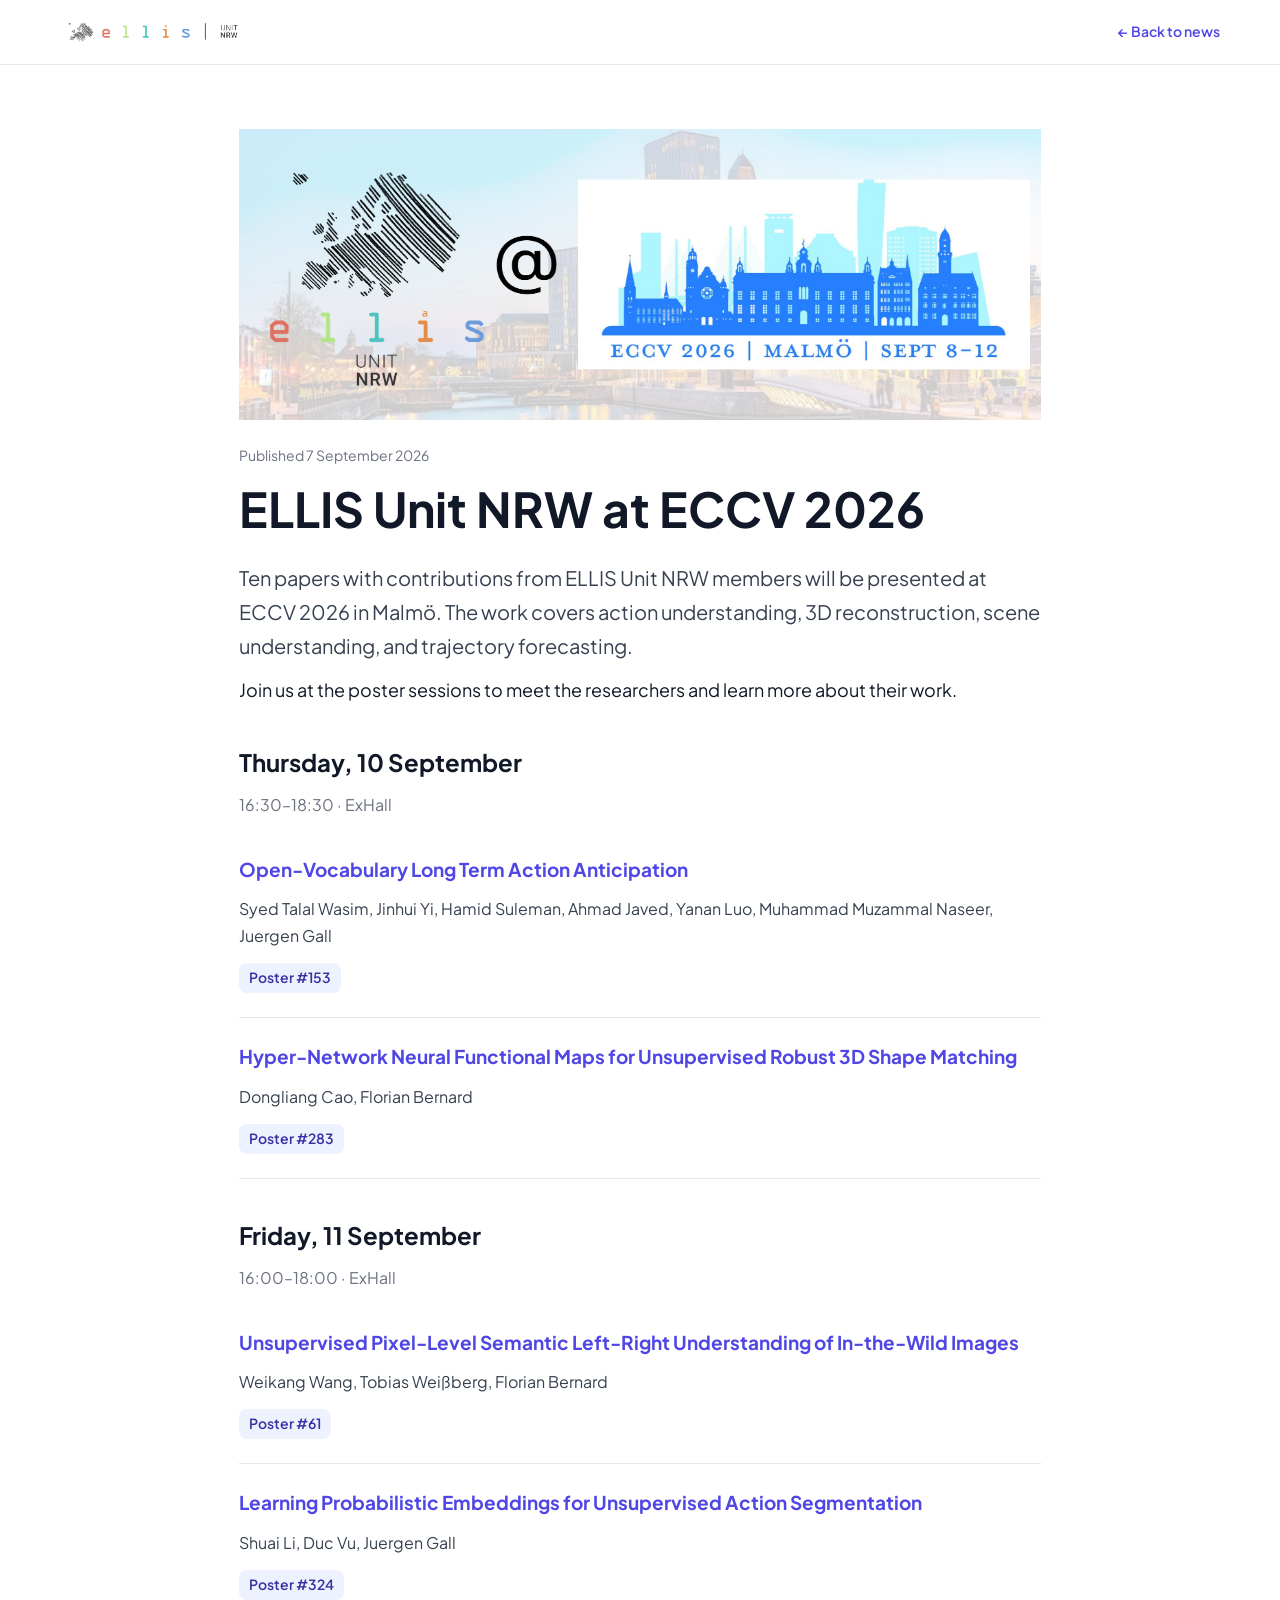
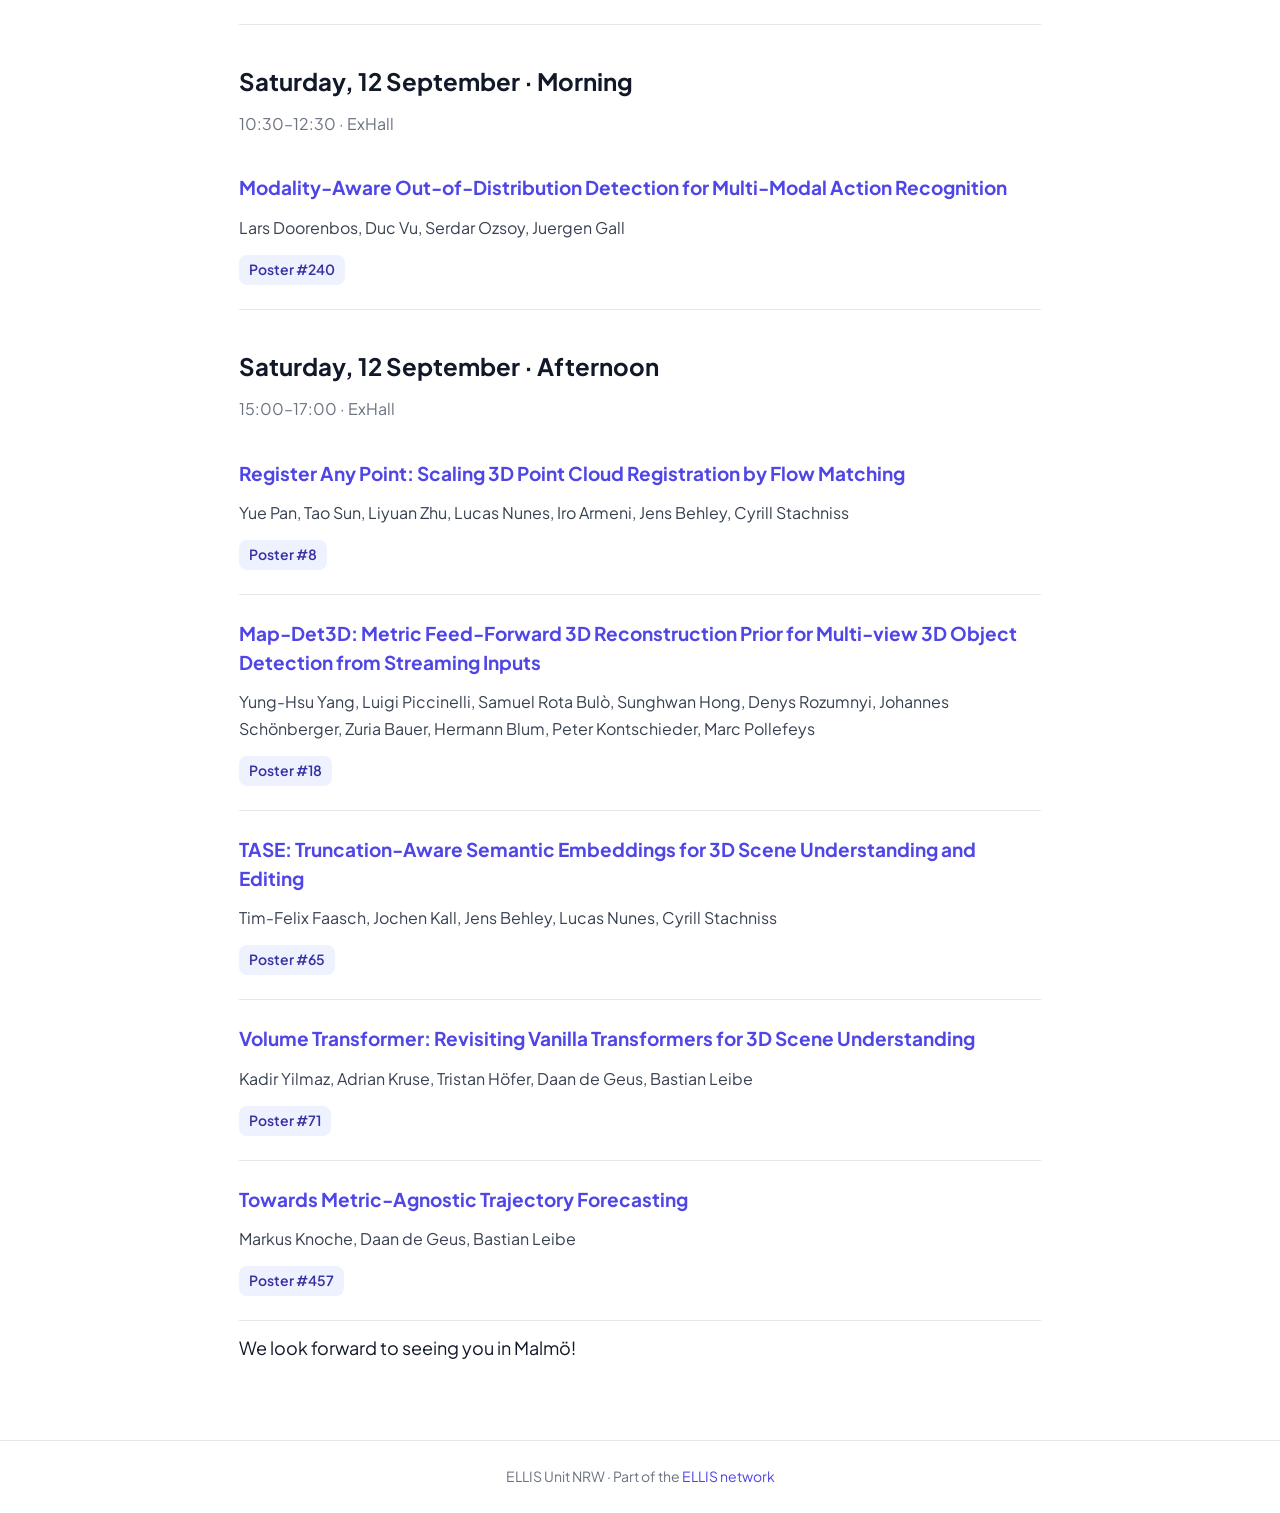
==== news/ellis-at-eccv-2026/index.html @ 8412d733 "eccv update" ====
<!DOCTYPE html>
<html lang="en">
<head>
  <meta charset="UTF-8">
  <meta name="viewport" content="width=device-width, initial-scale=1.0">
  <meta name="description" content="Explore ten papers with contributions from ELLIS Unit NRW at ECCV 2026 in Malmö, including full author lists and poster session schedules.">
  <title>ELLIS Unit NRW at ECCV 2026 — News</title>
  <link rel="icon" type="image/svg+xml" href="../../favicon.svg">
  <link rel="stylesheet" href="../../styles.css">
  <link rel="stylesheet" href="../article.css">
  <link rel="preconnect" href="https://fonts.googleapis.com">
  <link rel="preconnect" href="https://fonts.gstatic.com" crossorigin>
  <link href="https://fonts.googleapis.com/css2?family=Plus+Jakarta+Sans:wght@300;400;500;600;700;800&display=swap" rel="stylesheet">
</head>
<body>
  <nav class="article-nav" aria-label="Main navigation">
    <div class="article-nav-inner">
      <a href="../../" aria-label="ELLIS Unit NRW home"><img src="../../images/ellis-logo_horizontal_black_2026-NRW.png" alt="ELLIS Unit NRW" width="220"></a>
      <a href="../../#hero-news-list">← Back to news</a>
    </div>
  </nav>
  <main>
    <article class="news-article">
      <header class="article-header">
        <a class="article-conference-logo article-conference-header" href="https://eccv.ecva.net/" aria-label="ECCV 2026 conference website">
          <img src="eccv_header.png" alt="ELLIS Unit NRW at ECCV 2026">
        </a>
        <p class="article-date">Published <time datetime="2026-09-07">7 September 2026</time></p>
        <h1>ELLIS Unit NRW at ECCV 2026</h1>
        <p class="article-lead">Ten papers with contributions from ELLIS Unit NRW members will be presented at ECCV 2026 in Malmö. The work covers action understanding, 3D reconstruction, scene understanding, and trajectory forecasting.</p>
        <p>Join us at the poster sessions to meet the researchers and learn more about their work.</p>
      </header>

      <section aria-labelledby="session-1">
        <h2 id="session-1">Thursday, 10 September</h2>
        <p class="session-details">16:30–18:30 · ExHall</p>
        <ul class="paper-list">
          <li>
            <h3><a href="https://eccv.ecva.net/virtual/2026/poster/4830">Open-Vocabulary Long Term Action Anticipation</a></h3>
            <p class="paper-authors">Syed Talal Wasim, Jinhui Yi, Hamid Suleman, Ahmad Javed, Yanan Luo, Muhammad Muzammal Naseer, Juergen Gall</p>
            <span class="paper-number">Poster #153</span>
          </li>
          <li>
            <h3><a href="https://eccv.ecva.net/virtual/2026/poster/4035">Hyper-Network Neural Functional Maps for Unsupervised Robust 3D Shape Matching</a></h3>
            <p class="paper-authors">Dongliang Cao, Florian Bernard</p>
            <span class="paper-number">Poster #283</span>
          </li>
        </ul>
      </section>

      <section aria-labelledby="session-2">
        <h2 id="session-2">Friday, 11 September</h2>
        <p class="session-details">16:00–18:00 · ExHall</p>
        <ul class="paper-list">
          <li>
            <h3><a href="https://eccv.ecva.net/virtual/2026/poster/4585">Unsupervised Pixel-Level Semantic Left-Right Understanding of In-the-Wild Images</a></h3>
            <p class="paper-authors">Weikang Wang, Tobias Weißberg, Florian Bernard</p>
            <span class="paper-number">Poster #61</span>
          </li>
          <li>
            <h3><a href="https://eccv.ecva.net/virtual/2026/poster/3242">Learning Probabilistic Embeddings for Unsupervised Action Segmentation</a></h3>
            <p class="paper-authors">Shuai Li, Duc Vu, Juergen Gall</p>
            <span class="paper-number">Poster #324</span>
          </li>
        </ul>
      </section>

      <section aria-labelledby="session-3">
        <h2 id="session-3">Saturday, 12 September · Morning</h2>
        <p class="session-details">10:30–12:30 · ExHall</p>
        <ul class="paper-list">
          <li>
            <h3><a href="https://eccv.ecva.net/virtual/2026/poster/4417">Modality-Aware Out-of-Distribution Detection for Multi-Modal Action Recognition</a></h3>
            <p class="paper-authors">Lars Doorenbos, Duc Vu, Serdar Ozsoy, Juergen Gall</p>
            <span class="paper-number">Poster #240</span>
          </li>
        </ul>
      </section>

      <section aria-labelledby="session-4">
        <h2 id="session-4">Saturday, 12 September · Afternoon</h2>
        <p class="session-details">15:00–17:00 · ExHall</p>
        <ul class="paper-list">
          <li>
            <h3><a href="https://eccv.ecva.net/virtual/2026/poster/4993">Register Any Point: Scaling 3D Point Cloud Registration by Flow Matching</a></h3>
            <p class="paper-authors">Yue Pan, Tao Sun, Liyuan Zhu, Lucas Nunes, Iro Armeni, Jens Behley, Cyrill Stachniss</p>
            <span class="paper-number">Poster #8</span>
          </li>
          <li>
            <h3><a href="https://eccv.ecva.net/virtual/2026/poster/3781">Map-Det3D: Metric Feed-Forward 3D Reconstruction Prior for Multi-view 3D Object Detection from Streaming Inputs</a></h3>
            <p class="paper-authors">Yung-Hsu Yang, Luigi Piccinelli, Samuel Rota Bulò, Sunghwan Hong, Denys Rozumnyi, Johannes Schönberger, Zuria Bauer, Hermann Blum, Peter Kontschieder, Marc Pollefeys</p>
            <span class="paper-number">Poster #18</span>
          </li>
          <li>
            <h3><a href="https://eccv.ecva.net/virtual/2026/poster/4900">TASE: Truncation-Aware Semantic Embeddings for 3D Scene Understanding and Editing</a></h3>
            <p class="paper-authors">Tim-Felix Faasch, Jochen Kall, Jens Behley, Lucas Nunes, Cyrill Stachniss</p>
            <span class="paper-number">Poster #65</span>
          </li>
          <li>
            <h3><a href="https://eccv.ecva.net/virtual/2026/poster/5832">Volume Transformer: Revisiting Vanilla Transformers for 3D Scene Understanding</a></h3>
            <p class="paper-authors">Kadir Yilmaz, Adrian Kruse, Tristan Höfer, Daan de Geus, Bastian Leibe</p>
            <span class="paper-number">Poster #71</span>
          </li>
          <li>
            <h3><a href="https://eccv.ecva.net/virtual/2026/poster/5818">Towards Metric-Agnostic Trajectory Forecasting</a></h3>
            <p class="paper-authors">Markus Knoche, Daan de Geus, Bastian Leibe</p>
            <span class="paper-number">Poster #457</span>
          </li>
        </ul>
      </section>
      <p>We look forward to seeing you in Malmö!</p>
    </article>
  </main>
  <footer class="article-footer">
    <p>ELLIS Unit NRW · Part of the <a href="https://ellis.eu">ELLIS network</a></p>
  </footer>
</body>
</html>
---- styles.css ----
/* ══════════════════════════════════════════════
   ELLIS Unit NRW — styles.css
   ══════════════════════════════════════════════ */

:root {
  --indigo:       #4F46E5;
  --indigo-dark:  #3730A3;
  --indigo-light: #818CF8;
  --indigo-pale:  #EEF2FF;
  --gray-950:     #09090b;
  --gray-900:     #111827;
  --gray-700:     #374151;
  --gray-500:     #6B7280;
  --gray-400:     #9CA3AF;
  --gray-200:     #E5E7EB;
  --gray-100:     #F3F4F6;
  --gray-50:      #F9FAFB;
  --white:        #FFFFFF;
  --r-sm: 8px; --r-md: 14px; --r-full: 9999px;
  --shadow-xs: 0 1px 3px rgba(0,0,0,.06);
  --shadow-sm: 0 3px 10px rgba(0,0,0,.08);
  --shadow-md: 0 8px 24px rgba(0,0,0,.10);
  --ease: cubic-bezier(.4,0,.2,1);
}

/* ── Reset ── */
*,*::before,*::after { box-sizing:border-box; margin:0; padding:0 }
html { scroll-behavior:smooth }
body {
  font-family:'Plus Jakarta Sans',system-ui,sans-serif;
  font-size:18px; line-height:1.7;
  color:var(--gray-900); background:var(--white);
  -webkit-font-smoothing:antialiased;
}
a { color:var(--indigo); text-decoration:none; transition:color .2s var(--ease) }
a:hover { color:var(--indigo-dark) }
img { max-width:100%; display:block }
ul { list-style:none }
.container { max-width:1160px; margin:0 auto }

/* ══════════════════════════════════
   NAVBAR
   ══════════════════════════════════ */
.navbar {
  position:fixed; top:0; left:0; right:0; z-index:100;
  height:60px; padding:0 24px;
  display:flex; align-items:center;
  background:transparent;
  transition:background .4s var(--ease), box-shadow .4s var(--ease);
}
.navbar.scrolled {
  background:rgba(255,255,255,.94);
  backdrop-filter:blur(14px);
  box-shadow:0 1px 0 var(--gray-200);
}
.nav-container {
  max-width:1160px; width:100%; margin:0 auto;
  display:flex; align-items:center; justify-content:space-between;
}

/* ── Navbar logo: hidden until scrolled ── */
.nav-logo {
  opacity:0; pointer-events:none;
  transition:opacity .35s var(--ease);
}
.navbar.scrolled .nav-logo {
  opacity:1; pointer-events:auto;
}
/* Both img variants hidden when not scrolled; only dark shown when scrolled */
.logo-dark  { display:block }   /* white PNG → black */
.logo-light { display:none  }

/* Hero inner wrapper — column layout so logo sits above the grid */
.hero-inner {
  max-width: 1160px;
  width: 100%;
  margin: 0 auto;
  display: flex;
  flex-direction: column;
  position: relative;
  z-index: 1;
}

/* Logo now spans the full width above both columns */
.hero-logo-wrap {
  display: flex;
  justify-content: center;
  margin-bottom: 48px;
}

.hero-logo-img {
  height: clamp(80px, 16vw, 140px);
  width: auto;
  max-width: 100%;
  object-fit: contain;
  filter: none;
  transition: opacity .3s var(--ease);
  will-change: opacity;
}

.hero-logo-vertical   { display: none }
.hero-logo-horizontal { display: block }

.nav-menu { display:flex; align-items:center; gap:28px }
.nav-link {
  font-size:13px; font-weight:600; letter-spacing:-.01em;
  color:rgba(255,255,255,.78);
  transition:color .2s var(--ease);
}
.navbar.scrolled .nav-link { color:var(--gray-700) }
.nav-link:hover,
.nav-link.active { color:var(--white) }
.navbar.scrolled .nav-link:hover,
.navbar.scrolled .nav-link.active { color:var(--indigo) }

.nav-toggle { display:none; background:none; border:none; cursor:pointer; padding:4px }
.bar {
  display:block; width:20px; height:1.5px;
  background:var(--white); margin:5px 0;
  transition:transform .25s var(--ease), opacity .25s;
}
.navbar.scrolled .bar { background:var(--gray-700) }

/* ══════════════════════════════════
   HERO
   ══════════════════════════════════ */
.hero {
  min-height:100vh;
  position:relative; overflow:hidden;
  display:flex; align-items:center;
  padding:80px 24px 56px;
  background:linear-gradient(135deg, #0f0c29 0%, #1c1870 45%, #22205a 100%);
  color:var(--white);
}

/* Ambient blobs */
.hero-bg {
  position:absolute; inset:0; pointer-events:none; overflow:hidden;
}
.hero-bg::before {
  content:'';
  position:absolute; width:900px; height:900px; top:-300px; right:-200px;
  border-radius:50%;
  background:radial-gradient(circle, rgba(99,102,241,.20) 0%, transparent 65%);
  animation:blob 22s ease-in-out infinite alternate;
}
.hero-bg::after {
  content:'';
  position:absolute; width:600px; height:600px; bottom:-150px; left:-80px;
  border-radius:50%;
  background:radial-gradient(circle, rgba(139,92,246,.14) 0%, transparent 65%);
  animation:blob 30s ease-in-out infinite alternate-reverse;
}
@keyframes blob {
  from { transform:translate(0,0) scale(1) }
  to   { transform:translate(40px,-30px) scale(1.1) }
}
.hero::before {
  content:''; position:absolute; inset:0; pointer-events:none;
  background-image:radial-gradient(rgba(255,255,255,.04) 1px, transparent 1px);
  background-size:28px 28px;
}

/* Two-column grid */
.hero-grid {
  width: 100%;
  display: grid;
  grid-template-columns: 1fr 1fr;
  gap: 56px;
  align-items: start;
}

/* ── Hero Left ── */
.hero-left { padding-top:8px }

.hero-badges { display:flex; gap:8px; margin-bottom:20px }
.badge {
  display:inline-flex; align-items:center;
  font-size:10px; font-weight:700; letter-spacing:.09em; text-transform:uppercase;
  padding:4px 11px; border-radius:var(--r-full);
}
.badge-ellis { background:var(--indigo); color:var(--white) }
.badge-nrw   { border:1px solid rgba(255,255,255,.22); color:rgba(255,255,255,.72); background:rgba(255,255,255,.06) }

.hero-title {
  font-size:clamp(26px,3.6vw,46px); font-weight:800;
  letter-spacing:-.03em; line-height:1.1;
  color:var(--white); margin-bottom:14px;
}
.hero-tagline {
  font-size:15px; color:rgba(255,255,255,.56);
  line-height:1.75; margin-bottom:22px; max-width:420px;
}

/* About text inside hero */
.hero-about-text {
  font-size:13.5px; color:rgba(255,255,255,.55);
  line-height:1.8; margin-bottom:22px;
}
.hero-about-text p { margin-bottom:9px }
.hero-about-text .lead { color:rgba(255,255,255,.76); font-size:14.5px }

/* Research area tags */
.research-areas { display:flex; flex-wrap:wrap; gap:6px; margin-bottom:24px }
.area-tag {
  font-size:10px; font-weight:700; letter-spacing:.05em; text-transform:uppercase;
  padding:3px 10px; border-radius:var(--r-full);
  border:1px solid rgba(99,102,241,.4);
  color:var(--indigo-light); background:rgba(99,102,241,.07);
}

.hero-social { display:flex; gap:8px; flex-wrap:wrap; margin-bottom:24px }
.social-icon {
  width:40px; height:40px; border-radius:var(--r-sm);
  display:flex; align-items:center; justify-content:center;
  border:1px solid rgba(255,255,255,.13); background:rgba(255,255,255,.05);
  color:rgba(255,255,255,.6); transition:all .2s var(--ease);
}
.social-icon:hover { background:var(--indigo); border-color:var(--indigo); color:var(--white) }
.social-icon svg { width:18px; height:18px; fill:currentColor }

.hero-cta { display:flex; gap:10px; flex-wrap:wrap }

/* Buttons */
.btn {
  display:inline-flex; align-items:center; gap:7px;
  padding:10px 22px; border-radius:var(--r-full);
  font-family:inherit; font-size:13px; font-weight:700;
  letter-spacing:-.01em; cursor:pointer;
  transition:all .2s var(--ease); text-decoration:none; border:none;
}
.btn-primary { background:var(--indigo); color:var(--white) }
.btn-primary:hover {
  background:var(--indigo-dark); color:var(--white);
  transform:translateY(-1px); box-shadow:0 6px 20px rgba(79,70,229,.4);
}
.btn-ghost {
  background:rgba(255,255,255,.08);
  border:1px solid rgba(255,255,255,.2); color:var(--white);
}
.btn-ghost:hover { background:rgba(255,255,255,.14); color:var(--white) }

/* ── Hero Right ── */
.hero-right {
  display:flex; flex-direction:column; gap:24px;
  padding-left:40px; border-left:1px solid rgba(255,255,255,.08);
}

/* Shared panel style */
.hero-panel { display:flex; flex-direction:column; gap:0 }
.panel-label {
  font-size:10px; font-weight:700; letter-spacing:.1em; text-transform:uppercase;
  color:rgba(255,255,255,.3); margin-bottom:12px;
}

/* News list */
.hero-news-list { display:flex; flex-direction:column }
.hero-news-item {
  display: grid; grid-template-columns: 112px minmax(0, 1fr); align-items: baseline; gap: 14px;
  padding: 9px 10px;
  border: 1px solid transparent;   /* same space as pinned border */
  border-radius: 6px;
  border-bottom: 1px solid rgba(255,255,255,.07);
  font-size: 13px; color: rgba(255,255,255,.62);
}
.hero-news-item:first-child { padding-top: 9px }  /* remove the 0 override */
.hero-news-item:last-child  { border-bottom: 1px solid transparent }
.hero-news-item.hidden { display:none }
.news-date {
  white-space:nowrap; font-size:10px; font-weight:700; letter-spacing:.05em;
  color:var(--indigo-light); flex-shrink:0;
}
.hero-news-more {
  margin-top:10px; align-self:flex-start; cursor:pointer;
  background:none; border:1px solid rgba(255,255,255,.16);
  color:rgba(255,255,255,.45); font-family:inherit;
  font-size:11px; font-weight:700; letter-spacing:.04em;
  padding:4px 14px; border-radius:var(--r-full); transition:all .2s;
}
.hero-news-more:hover { border-color:var(--indigo-light); color:var(--indigo-light) }

/* Partner university logos inside hero */
.hero-unis { display:flex; flex-direction:column; gap:0 }

.hero-unis-logos {
  display: grid;
  grid-template-columns: repeat(auto-fill, minmax(120px, 1fr));
  gap: 8px;
}

.hero-uni-chip {
  display: flex;
  flex-direction: column;
  align-items: center;
  justify-content: center;
  gap: 8px;
  text-decoration: none;
  padding: 14px 12px;
  border-radius: 14px;
  background: rgba(255, 255, 255, .07);
  border: 1px solid rgba(255, 255, 255, .13);
  backdrop-filter: blur(12px);
  -webkit-backdrop-filter: blur(12px);
  box-shadow: 0 2px 12px rgba(0, 0, 0, .2), inset 0 1px 0 rgba(255,255,255,.08);
  transition: transform .2s var(--ease), box-shadow .2s var(--ease),
              background .2s var(--ease), border-color .2s var(--ease);
  min-height: 80px;
}
.hero-uni-chip:hover {
  transform: translateY(-3px);
  background: rgba(255, 255, 255, .12);
  border-color: rgba(129, 140, 248, .5);
  box-shadow: 0 8px 24px rgba(0, 0, 0, .25), 0 0 0 1px rgba(129,140,248,.2),
              inset 0 1px 0 rgba(255,255,255,.12);
}
.hero-uni-chip img {
  height: 34px;
  width: auto;
  max-width: 100px;
  object-fit: contain;
  filter: none;   /* white logos on dark glass */
  opacity: .85;
  transition: opacity .2s var(--ease);
}
.hero-uni-chip:hover img { opacity: 1 }

.hero-uni-chip-text {
  font-size: 10px; font-weight: 700; letter-spacing: .05em;
  color: rgba(255, 255, 255, .7);
  white-space: nowrap;
  text-transform: uppercase;
}

/* Scroll hint */
.scroll-hint {
  position: fixed; bottom: 24px; left: 50%; transform: translateX(-50%);
  display: flex; flex-direction: column; align-items: center;
  z-index: 10; pointer-events: auto;
  transition: opacity .3s var(--ease);
}
.scroll-arrow {
  width:20px; height:20px;
  border-right:1.5px solid rgba(255,255,255,.25);
  border-bottom:1.5px solid rgba(255,255,255,.25);
  transform:rotate(45deg);
  animation:bounce 2s ease-in-out infinite;
}

/* make scroll-hint text a button that when clicked automatically scrolls down a bit, and both scroll-hint-text and scroll-arrow
disappear when scrolled, to avoid overlap with navbar */
.scroll-hint-text {
  margin-top:8px; font-size:11px; color:rgba(255,255,255,.35);
  transition:opacity .3s var(--ease);
  background:none; border:none; cursor:pointer; font-family:inherit;
  padding:0; opacity:1;
}
.scroll-hint-text:hover { color:rgba(255,255,255,.6) }
.scroll-hint.hidden .scroll-hint-text,
.scroll-hint.hidden { opacity: 0; pointer-events: none; }


@keyframes bounce {
  0%,100% { transform:rotate(45deg) translateY(0); opacity:.2 }
  50%      { transform:rotate(45deg) translateY(5px); opacity:.55 }
}

/* ══════════════════════════════════
   SHARED SECTION STYLES
   ══════════════════════════════════ */
.section { padding:88px 24px }
.section-light { background:var(--gray-50) }
.section-white { background:var(--white) }

.section-title {
  font-size:clamp(22px,2.4vw,34px); font-weight:800;
  letter-spacing:-.03em; color:var(--gray-900); margin-bottom:8px;
}
.section-sub { font-size:15px; color:var(--gray-500); margin-bottom:44px }

.block-label {
  font-size:11px; font-weight:700; letter-spacing:.09em; text-transform:uppercase;
  color:var(--gray-500); margin-bottom:28px;
}

/* ══════════════════════════════════
   PARTNERS
   ══════════════════════════════════ */
.partner-grid {
  display:flex; flex-wrap:wrap; justify-content:center; gap:14px;
  margin-bottom:8px;
}
.partner-card {
  display:flex; flex-direction:column; align-items:center;
  justify-content:center; gap:10px;
  text-decoration:none;
  padding:20px 24px; min-width:160px; max-width:210px;
  border-radius:var(--r-md); border:1.5px solid var(--gray-200);
  background:var(--white); transition:all .2s var(--ease);
}
.partner-card:hover { border-color:var(--indigo); box-shadow:var(--shadow-sm); transform:translateY(-2px) }
.partner-logo {
  width: 150px; height: 72px;
  object-fit: contain; object-position: center;
}
.partner-logo-placeholder {
  width: 150px; height: 72px; padding:0 14px;
  display:flex; align-items:center; justify-content:center;
  background:var(--indigo-pale); border-radius:var(--r-sm);
  font-size:13px; font-weight:700; color:var(--indigo);
}
.partner-name { font-size:12px; font-weight:600; color:var(--gray-700); text-align:center; line-height:1.3 }

.assoc-grid {
  display: flex;
  flex-wrap: wrap;
  justify-content: center;
  gap: 10px;
  max-width: 840px; 
  margin: 0 auto;
}
.assoc-card {
  display: flex;
  flex-direction: column;
  align-items: center;
  justify-content: center;
  gap: 7px;
  text-decoration: none;
  padding: 12px 16px;
  width: 160px;  
  height: 110px; 
  border-radius: var(--r-md);
  border: 1.5px solid var(--gray-200);
  background: var(--white);
  transition: all .2s var(--ease);
}
.assoc-card:hover { border-color: var(--indigo); box-shadow: var(--shadow-sm); transform: translateY(-2px) }
.assoc-logo { width: 110px; height: 40px;
  object-fit: contain; object-position: center; }
.assoc-logo-placeholder {
  width: 110px; height: 40px; padding: 0 10px;
  display: flex; align-items: center; justify-content: center;
  background: var(--indigo-pale); border-radius: var(--r-sm);
  font-size: 11px; font-weight: 700; color: var(--indigo);
}
.assoc-name { font-size: 10px; font-weight: 600; color: var(--gray-700); text-align: center; line-height: 1.3 }

/* ══════════════════════════════════
   PEOPLE
   ══════════════════════════════════ */
.people-block { margin-bottom:60px }
.people-block:last-child { margin-bottom:0 }

/* Directors: centered, wrap centered */
.directors-row {
  display: flex;
  flex-wrap: wrap;
  max-width: calc(5 * 140px + 4 * 28px);
  justify-content:center;
  gap:36px 28px;
  margin-left: auto;
  margin-right: auto;
}
/* Coordinators: left-aligned, wrap left-aligned */
.coordinators-row {
  display: flex;
  flex-wrap: wrap;
  justify-content: left;
  gap: 36px 16px;
  margin-left: auto;
  margin-right: auto;
}
.person-card {
  display:flex; flex-direction:column; align-items:center; gap:8px;
  max-width:140px; text-align:center;
  text-decoration:none; color:inherit;
  transition:opacity .2s var(--ease);
}
.person-card:hover { opacity:.82 }
.person-card:hover .person-name { color:var(--indigo) }

/* Director: larger circle */
.director-avatar {
  width:108px; height:108px; border-radius:50%;
  background:var(--indigo-pale); overflow:hidden;
  display:flex; align-items:center; justify-content:center;
  font-size:28px; font-weight:800; color:var(--indigo);
  transition:box-shadow .2s var(--ease);
}
.person-card:hover .director-avatar { box-shadow:0 6px 22px rgba(79,70,229,.2) }
.director-avatar img { width:100%; height:100%; object-fit:cover }

/* Member: smaller circle */
.member-avatar {
  width:84px; height:84px; border-radius:50%;
  background:var(--gray-100); overflow:hidden;
  display:flex; align-items:center; justify-content:center;
  font-size:20px; font-weight:800; color:var(--gray-500);
  transition:box-shadow .2s var(--ease);
}
.person-card:hover .member-avatar { box-shadow:0 4px 14px rgba(0,0,0,.10) }
.member-avatar img { width:100%; height:100%; object-fit:cover }

.person-name { font-size:13px; font-weight:700; letter-spacing:-.02em; color:var(--gray-900); line-height:1.3; transition:color .2s }
.person-role { font-size:10px; font-weight:700; letter-spacing:.06em; text-transform:uppercase; color:var(--indigo) }
.person-inst { font-size:11px; color:var(--gray-500); line-height:1.3 }

/* Members grid */
.members-grid {
  display:grid; grid-template-columns:repeat(auto-fill, minmax(120px,1fr));
  gap:36px 16px; justify-items:center;
}

/* ══════════════════════════════════
   ACTIVITIES
   ══════════════════════════════════ */
.activities-grid {
  display:grid; grid-template-columns:repeat(auto-fill, minmax(300px,1fr)); gap:14px;
}
.activity-card {
  background:var(--white); border-radius:var(--r-md);
  padding:20px 22px; box-shadow:var(--shadow-xs);
  display:flex; flex-direction:column; gap:8px;
  transition:transform .2s var(--ease), box-shadow .2s var(--ease);
}
.activity-card:hover { transform:translateY(-2px); box-shadow:var(--shadow-md) }
.activity-top { display:flex; align-items:center; justify-content:space-between; gap:12px }
.activity-type {
  font-size:9px; font-weight:700; letter-spacing:.08em; text-transform:uppercase;
  color:var(--indigo); background:var(--indigo-pale);
  padding:3px 9px; border-radius:var(--r-full);
}
.activity-date { font-size:11px; font-weight:600; color:var(--gray-500); white-space:nowrap }
.activity-title { font-size:15px; font-weight:700; letter-spacing:-.02em; color:var(--gray-900); line-height:1.3 }
.activity-speaker { font-size:12px; color:var(--gray-500); font-style:italic }
.activity-desc { font-size:13px; color:var(--gray-500); line-height:1.65 }
.activity-link {
  display:inline-flex; align-items:center; gap:4px; margin-top:4px;
  font-size:12px; font-weight:700; color:var(--indigo); align-self:flex-start;
}
.activity-link:hover { color:var(--indigo-dark) }

/* ══════════════════════════════════
   OPEN POSITIONS
   ══════════════════════════════════ */
.positions-list { display:flex; flex-direction:column; gap:12px }
.position-card {
  padding:18px 22px; background:var(--white);
  border:1.5px solid var(--gray-200); border-radius:var(--r-md);
  transition:border-color .2s, box-shadow .2s, transform .2s;
}
.position-card:hover { border-color:var(--indigo); box-shadow:var(--shadow-sm); transform:translateY(-1px) }
.position-title { font-size:15px; font-weight:700; color:var(--gray-900); margin-bottom:7px }
.position-meta { display:flex; gap:8px; flex-wrap:wrap; align-items:center; margin-bottom:6px }
.pos-tag {
  font-size:10px; font-weight:700; letter-spacing:.07em; text-transform:uppercase;
  color:var(--indigo); background:var(--indigo-pale);
  padding:2px 8px; border-radius:var(--r-full);
}
.pos-deadline { font-size:12px; color:var(--gray-500) }
.position-desc { font-size:13px; color:var(--gray-500); line-height:1.65 }
.position-apply {
  display:inline-flex; align-items:center; gap:4px; margin-top:9px;
  font-size:12px; font-weight:700; color:var(--indigo);
}
.positions-empty { font-size:14px; color:var(--gray-500); font-style:italic }

/* ══════════════════════════════════
   FOOTER  (also the contact anchor)
   ══════════════════════════════════ */
.footer {
  background:var(--gray-950); padding:36px 32px;
}
.footer-inner {
  max-width:1160px; margin:0 auto;
  display:flex; flex-direction:column; align-items:center; justify-content:center; gap:24px;
  flex-wrap:wrap;
}
.footer-logo { opacity:.65; transition:opacity .2s }
.footer-logo:hover { opacity:1 }
.footer-copy { font-size:13px; color:rgba(255,255,255,.38); text-align:center; flex:1; min-width:200px }
.footer-copy a { color:rgba(255,255,255,.5) }
.footer-copy a:hover { color:var(--indigo-light) }
.footer-note { font-size:11px; margin-top:3px }

/* Contact button in footer */
.btn-contact {
  display:inline-flex; align-items:center; gap:8px;
  padding:11px 24px; border-radius:var(--r-full);
  font-family:inherit; font-size:13px; font-weight:700;
  cursor:pointer; border:1.5px solid rgba(255,255,255,.2);
  background:rgba(255,255,255,.06); color:var(--white);
  transition:all .2s var(--ease); white-space:nowrap;
}
.btn-contact svg { width:15px; height:15px; flex-shrink:0 }
.btn-contact:hover {
  background:var(--indigo); border-color:var(--indigo);
  transform:translateY(-1px); box-shadow:0 5px 18px rgba(79,70,229,.4);
}

/* ══════════════════════════════════
   SCROLL ANIMATIONS
   ══════════════════════════════════ */
.fade-up {
  opacity:0; transform:translateY(16px);
  transition:opacity .5s var(--ease), transform .5s var(--ease);
}
.fade-up.visible { opacity:1; transform:none }

/* ══════════════════════
   ANNOUNCEMENT BANNER
   ══════════════════════ */
:root { --banner-h: 0px; }

.announce-bar {
  position: fixed; top: 0; left: 0; right: 0; z-index: 102;
  min-height: 48px; padding: 10px 52px;
  display: flex; align-items: center; justify-content: center;
  background: var(--indigo); color: var(--white);
  font-size: 15px; font-weight: 600; gap: 10px;
  text-align: center; line-height: 1.5;
}
.announce-bar a { color: rgba(255,255,255,.85); text-decoration: underline }
.announce-bar a:hover { color: var(--white) }
.announce-close {
  position: absolute; right: 14px; top: 50%; transform: translateY(-50%);
  background: none; border: none; color: rgba(255,255,255,.7);
  font-size: 18px; cursor: pointer; line-height: 1; padding: 4px 8px;
  transition: color .15s;
}
.announce-close:hover { color: var(--white) }

body.has-banner .navbar { top: var(--banner-h); }
body.has-banner .hero   { padding-top: calc(80px + var(--banner-h)); }


/* ══════════════════════
   PINNED NEWS ITEM
   ══════════════════════ */
.hero-news-item.pinned {
  background: rgba(99,102,241,.10);
  border-color: rgba(99,102,241,.25);
  margin-bottom: 6px;
}
.hero-news-item.pinned .news-date {
  color: var(--white); background: var(--indigo);
  padding: 2px 7px; border-radius: var(--r-full);
  font-size: 9px;
}

/* ══════════════════════════════════
   RESPONSIVE
   ══════════════════════════════════ */
@media (max-width:1024px) {
  .hero-grid { grid-template-columns:1fr; gap:44px }
  .hero-right { border-left:none; padding-left:0; border-top:1px solid rgba(255,255,255,.08); padding-top:36px }
}
@media (max-width:768px) {
  .navbar { padding:0 16px }
  .nav-menu {
    position:fixed; top:60px; left:0; right:0;
    background:rgba(255,255,255,.97); backdrop-filter:blur(16px);
    flex-direction:column; gap:0; padding:8px 0;
    display:none; box-shadow:var(--shadow-md);
  }
  .announce-bar { font-size: 14px; padding: 10px 40px 10px 16px; justify-content: flex-start; text-align: left; }
  .nav-menu.open { display:flex }
  .nav-link { padding:11px 20px; display:block; color:var(--gray-700) !important }
  .nav-link:hover,
  .nav-link.active { color:var(--indigo) !important }
  .nav-toggle { display:block }
  .hero { padding:76px 16px 52px }
  .section { padding:64px 16px }
  .footer { padding:28px 16px }
  .scroll-hint { display: none; }
  body.has-banner .hero { padding-top: calc(76px + var(--banner-h)); }

  .footer-inner { flex-direction:column; align-items:center; text-align:center; gap:20px }
  .activities-grid { grid-template-columns:1fr }
  .members-grid { grid-template-columns:repeat(auto-fill, minmax(100px,1fr)) }
  .directors-row {
    max-width: calc(3 * 140px + 2 * 28px); /* 476px — 3 cards + 2 gaps */
  }
  .hero-logo-img {
    width: 75%;
    height: auto;
    max-width: none;
    min-height: unset;
  }
  .partner-card {
    padding: 12px 16px;
    min-width: 120px;
    max-width: 160px;
    gap: 7px;
  }
  .partner-logo { width: 110px; height: 48px; }
  .partner-name      { font-size: 10px }
  .partner-grid      { gap: 10px }
  /* 3 per row on tablet: 3×120px + 2×10px = 380px */
  .assoc-grid { max-width: 380px }
  .assoc-card { width: calc(50% - 7px); min-width: unset; max-width: unset; }
  .assoc-logo { width: 110px; height: 48px; }
}
@media (max-width:480px) {
  .members-grid { grid-template-columns:repeat(3,1fr) }
  .director-avatar { width:90px; height:90px; font-size:24px }
  .directors-row {
    max-width: calc(2 * 140px + 1 * 28px); /* 308px — 2 cards + 1 gap */
  }
  .hero-logo-img {
    width: 85%;
    height: auto;
    max-width: none;
    min-height: unset;
  }
  .partner-card { width: 160px; }
  /* 2 per row on small phones: 2×120px + 1×10px = 250px */
  .assoc-grid { max-width: 250px }
}

@media (max-width: 600px) {
  .hero-logo-horizontal { display: none }
  .hero-logo-vertical   { display: block; width: 65%; height: auto; max-width: 200px }
}
---- news/article.css ----
/* Shared layout for news articles, research roundups, and conference reports. */
.article-nav { border-bottom: 1px solid var(--gray-200); padding: 18px 24px; }
.article-nav-inner { max-width: 1160px; margin: auto; display: flex; align-items: center; justify-content: space-between; gap: 24px; flex-wrap: wrap; }
.article-nav img { width: 220px; height: auto; }
.article-nav a:last-child { font-size: 14px; font-weight: 600; }
.news-article { max-width: 850px; margin: auto; padding: 64px 24px; }
.article-header { margin-bottom: 40px; }
.article-date { color: var(--gray-500); font-size: 14px; }
.news-article h1 { font-size: clamp(30px, 5vw, 48px); line-height: 1.2; margin: 12px 0 24px; }
.news-article p { margin: 12px 0; }
.article-lead { font-size: 20px; color: var(--gray-700); }
.news-article section { margin-top: 40px; }
.news-article h2 { font-size: 24px; line-height: 1.4; margin-bottom: 8px; }
.session-details { color: var(--gray-500); font-size: 16px; }
.paper-list > li { padding: 24px 0; border-bottom: 1px solid var(--gray-200); }
.paper-list h3 { font-size: 19px; line-height: 1.5; }
.paper-authors { font-size: 16px; color: var(--gray-700); }
.paper-number { display: inline-block; font-size: 14px; font-weight: 600; color: var(--indigo-dark); background: var(--indigo-pale); border-radius: var(--r-sm); padding: 3px 10px; }
.news-article a { overflow-wrap: anywhere; }
.news-article figure { margin: 28px 0; }
.news-article figure img { border-radius: var(--r-md); }
.news-article figcaption { margin-top: 8px; font-size: 14px; color: var(--gray-500); }
.article-footer { border-top: 1px solid var(--gray-200); padding: 24px; text-align: center; font-size: 14px; color: var(--gray-500); }
@media (max-width: 600px) {
  .news-article { padding: 36px 20px; }
  .article-lead { font-size: 18px; }
  .news-article h2 { font-size: 21px; }
}

.article-conference-logo { display: block; width: fit-content; max-width: 100%; margin-bottom: 24px; }
.article-conference-logo img { width: 280px; max-width: 100%; height: auto; }

.article-conference-header { width: 100%; }
.article-conference-header img { width: 100%; height: auto; }
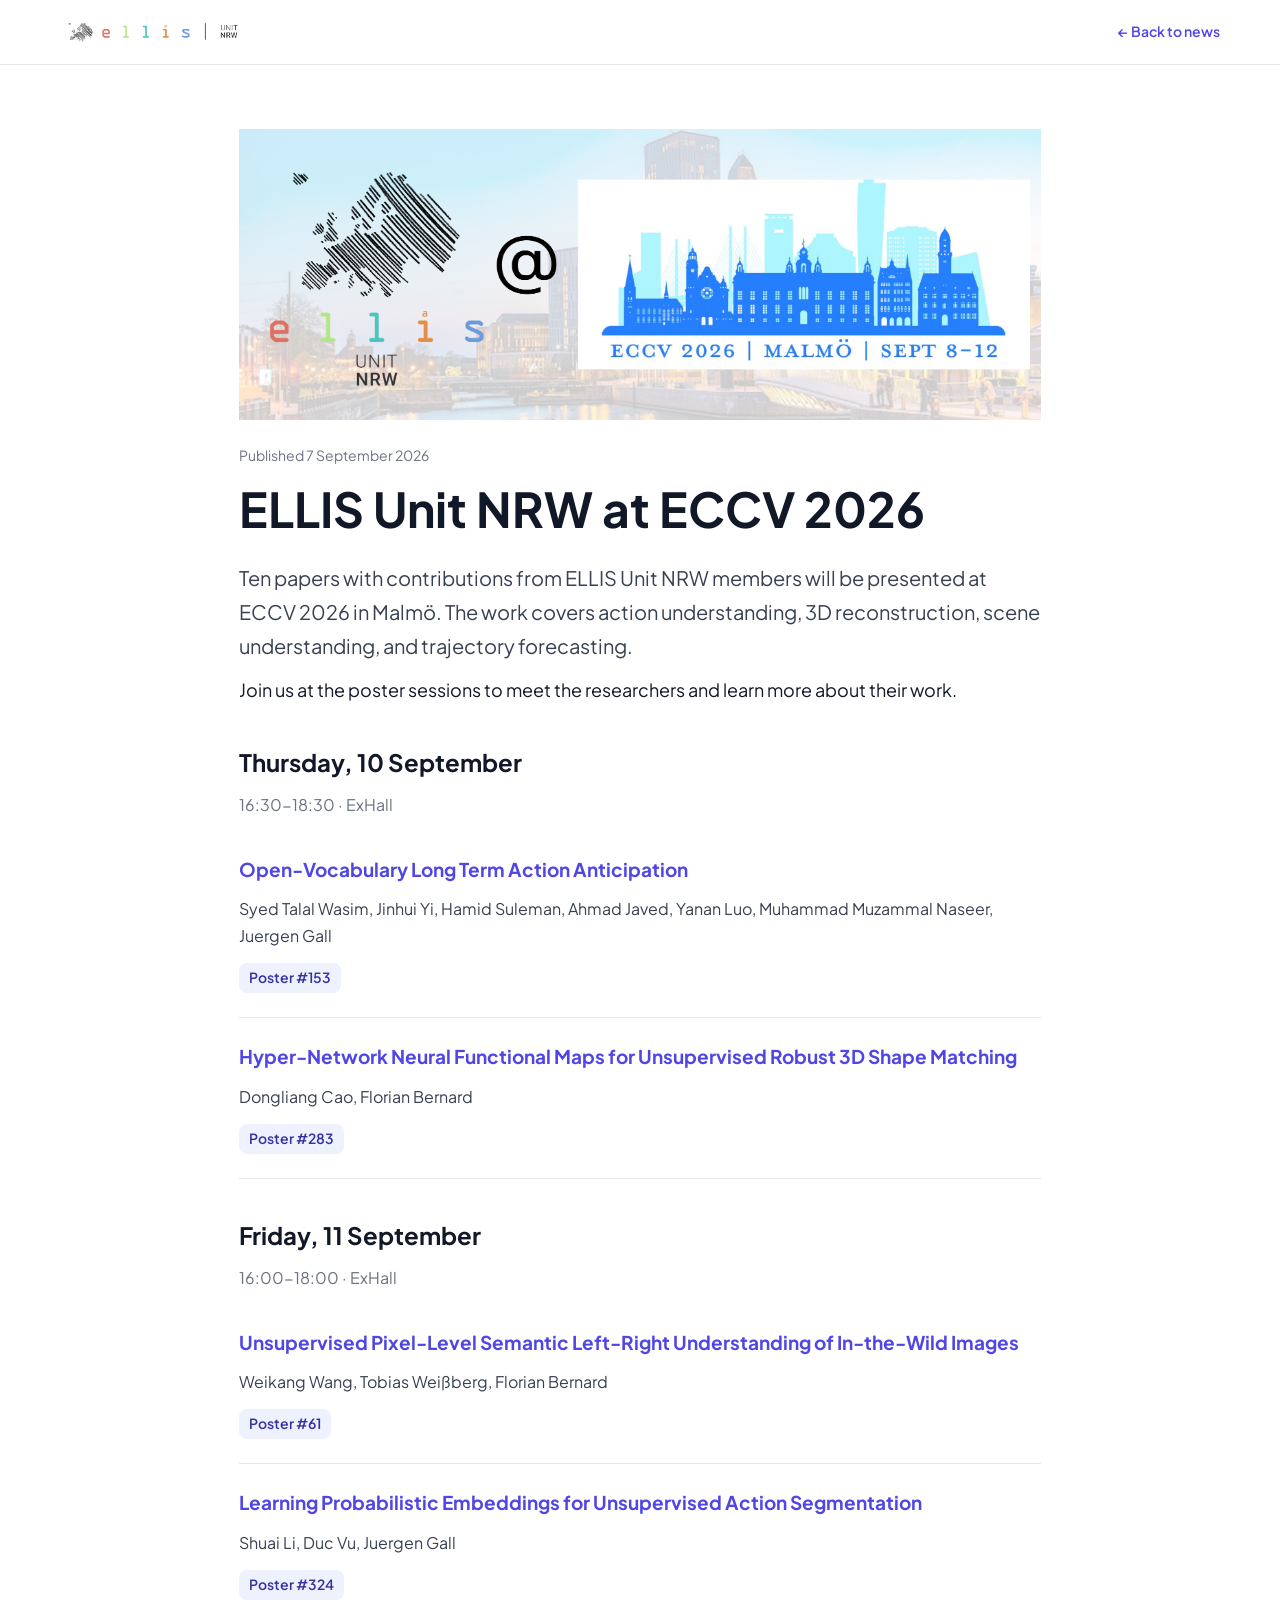
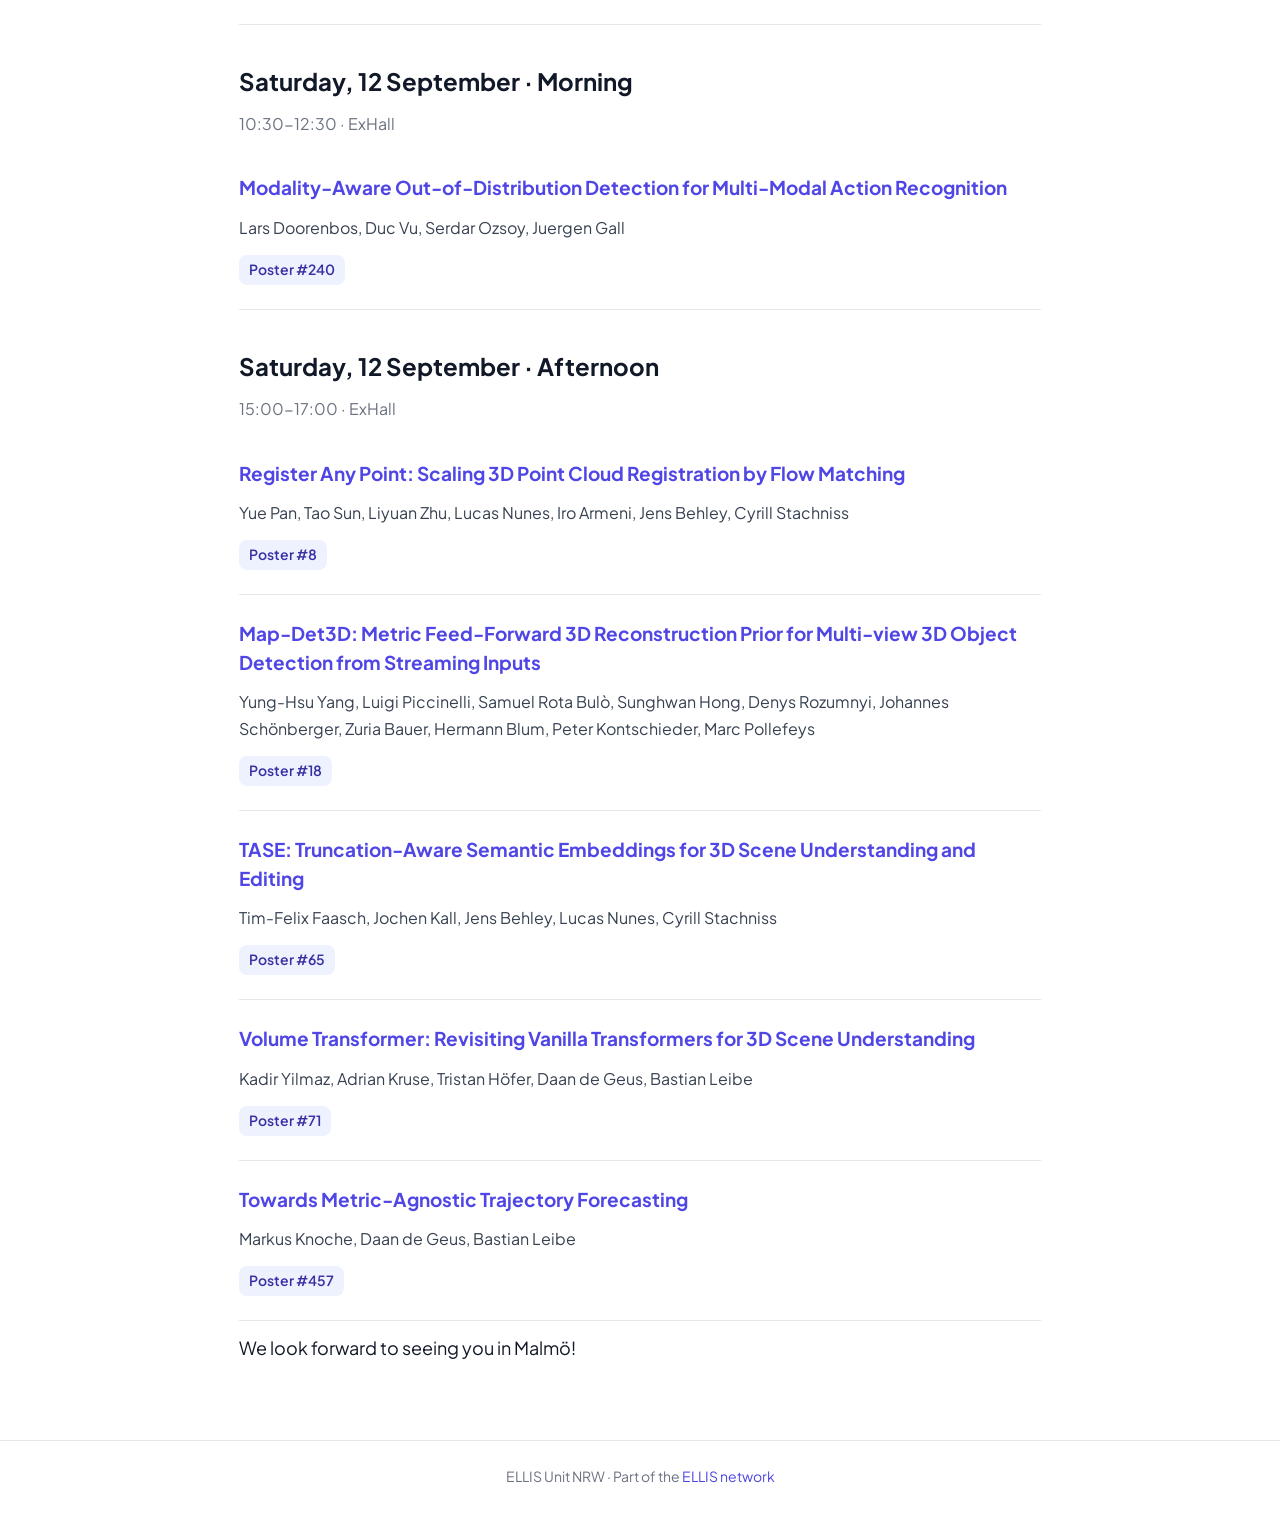
==== commit b1995d44: "update kickoff" ====
--- a/news/ellis-at-eccv-2026/index.html
+++ b/news/ellis-at-eccv-2026/index.html
@@ -33,7 +33,7 @@
 
       <section aria-labelledby="session-1">
         <h2 id="session-1">Thursday, 10 September</h2>
-        <p class="session-details">16:30–18:30 · ExHall</p>
+        <p class="session-details">16:30-18:30 · ExHall</p>
         <ul class="paper-list">
           <li>
             <h3><a href="https://eccv.ecva.net/virtual/2026/poster/4830">Open-Vocabulary Long Term Action Anticipation</a></h3>
@@ -50,7 +50,7 @@
 
       <section aria-labelledby="session-2">
         <h2 id="session-2">Friday, 11 September</h2>
-        <p class="session-details">16:00–18:00 · ExHall</p>
+        <p class="session-details">16:00-18:00 · ExHall</p>
         <ul class="paper-list">
           <li>
             <h3><a href="https://eccv.ecva.net/virtual/2026/poster/4585">Unsupervised Pixel-Level Semantic Left-Right Understanding of In-the-Wild Images</a></h3>
@@ -67,7 +67,7 @@
 
       <section aria-labelledby="session-3">
         <h2 id="session-3">Saturday, 12 September · Morning</h2>
-        <p class="session-details">10:30–12:30 · ExHall</p>
+        <p class="session-details">10:30-12:30 · ExHall</p>
         <ul class="paper-list">
           <li>
             <h3><a href="https://eccv.ecva.net/virtual/2026/poster/4417">Modality-Aware Out-of-Distribution Detection for Multi-Modal Action Recognition</a></h3>
@@ -79,7 +79,7 @@
 
       <section aria-labelledby="session-4">
         <h2 id="session-4">Saturday, 12 September · Afternoon</h2>
-        <p class="session-details">15:00–17:00 · ExHall</p>
+        <p class="session-details">15:00-17:00 · ExHall</p>
         <ul class="paper-list">
           <li>
             <h3><a href="https://eccv.ecva.net/virtual/2026/poster/4993">Register Any Point: Scaling 3D Point Cloud Registration by Flow Matching</a></h3>
--- a/news/article.css
+++ b/news/article.css
@@ -32,3 +32,48 @@
 
 .article-conference-header { width: 100%; }
 .article-conference-header img { width: 100%; height: auto; }
+
+/* Modular event articles: prominent speakers, compact directors, optional agenda. */
+.event-register { display: inline-block; margin-top: 12px; padding: 12px 20px; border-radius: var(--r-sm); background: var(--indigo); color: var(--white); font-size: 16px; font-weight: 700; }
+.event-register:hover { background: var(--indigo-dark); color: var(--white); }
+.event-register:focus-visible { outline: 3px solid var(--indigo-light); outline-offset: 4px; }
+.event-details { padding: 24px; border: 1px solid var(--gray-200); border-radius: var(--r-md); background: var(--gray-50); }
+.event-facts { display: grid; gap: 16px; margin-top: 20px; }
+.event-facts > div { display: grid; grid-template-columns: 70px minmax(0, 1fr); gap: 16px; }
+.event-facts dt { font-weight: 700; }
+.event-facts dd { margin: 0; }
+.event-status { display: inline-block; padding: 3px 10px; border-radius: var(--r-full); background: var(--indigo-pale); color: var(--indigo-dark); font-size: 13px; font-weight: 700; }
+.event-people { display: grid; grid-template-columns: repeat(auto-fit, minmax(min(100%, 280px), 1fr)); gap: 20px; margin-top: 24px; }
+.event-person { padding: 24px; border: 1px solid var(--gray-200); border-radius: var(--r-md); background: var(--gray-50); }
+.event-person h3 { font-size: 21px; line-height: 1.4; }
+.event-person-photo { width: 100px; height: 100px; object-fit: cover; border-radius: 50%; margin-bottom: 18px; }
+.news-article .event-affiliation { font-size: 14px; color: var(--gray-500); margin: 8px 0; }
+.event-talk { font-weight: 600; font-size: 17px; }
+.event-person-description { font-size: 15px; }
+.event-person-compact { display: flex; align-items: flex-start; gap: 16px; padding: 16px; background: var(--white); }
+.event-person-compact h3 { font-size: 16px; }
+.event-person-compact .event-person-photo { width: 56px; height: 56px; flex-shrink: 0; margin: 0; }
+.event-person-body { min-width: 0; }
+.event-programme { margin-top: 20px; }
+.event-programme > li { display: flex; gap: 24px; padding: 20px 0; border-bottom: 1px solid var(--gray-200); }
+.event-programme-time { flex: 0 0 110px; font-size: 15px; color: var(--indigo-dark); font-weight: 600; }
+.event-programme h3 { font-size: 18px; }
+.event-programme p { font-size: 16px; color: var(--gray-700); }
+.event-gallery { display: grid; grid-template-columns: repeat(auto-fit, minmax(min(100%, 280px), 1fr)); gap: 20px; }
+.event-contacts { font-size: 16px; }
+@media (max-width: 600px) {
+  .event-details { padding: 18px; font-size: 16px; }
+  .event-programme > li { flex-direction: column; gap: 6px; }
+  .event-programme-time { flex-basis: auto; }
+}
+
+/* Speaker placeholders share the row with confirmed speakers. */
+.event-module-speakers .event-people { grid-template-columns: repeat(3, minmax(0, 1fr)); }
+.event-module-speakers .event-person { padding: 20px; }
+.event-module-speakers .event-person-photo { width: 80px; height: 80px; }
+.event-person-placeholder { display: flex; align-items: center; justify-content: center; text-align: center; border-style: dashed; color: var(--gray-500); background: transparent; min-height: 160px; }
+@media (max-width: 600px) {
+  .event-module-speakers .event-people { grid-template-columns: 1fr; }
+}
+
+.event-person-badge { display: inline-block; margin-top: 8px; padding: 2px 9px; border-radius: var(--r-full); background: var(--indigo-pale); color: var(--indigo-dark); font-size: 12px; font-weight: 700; line-height: 1.6; }
